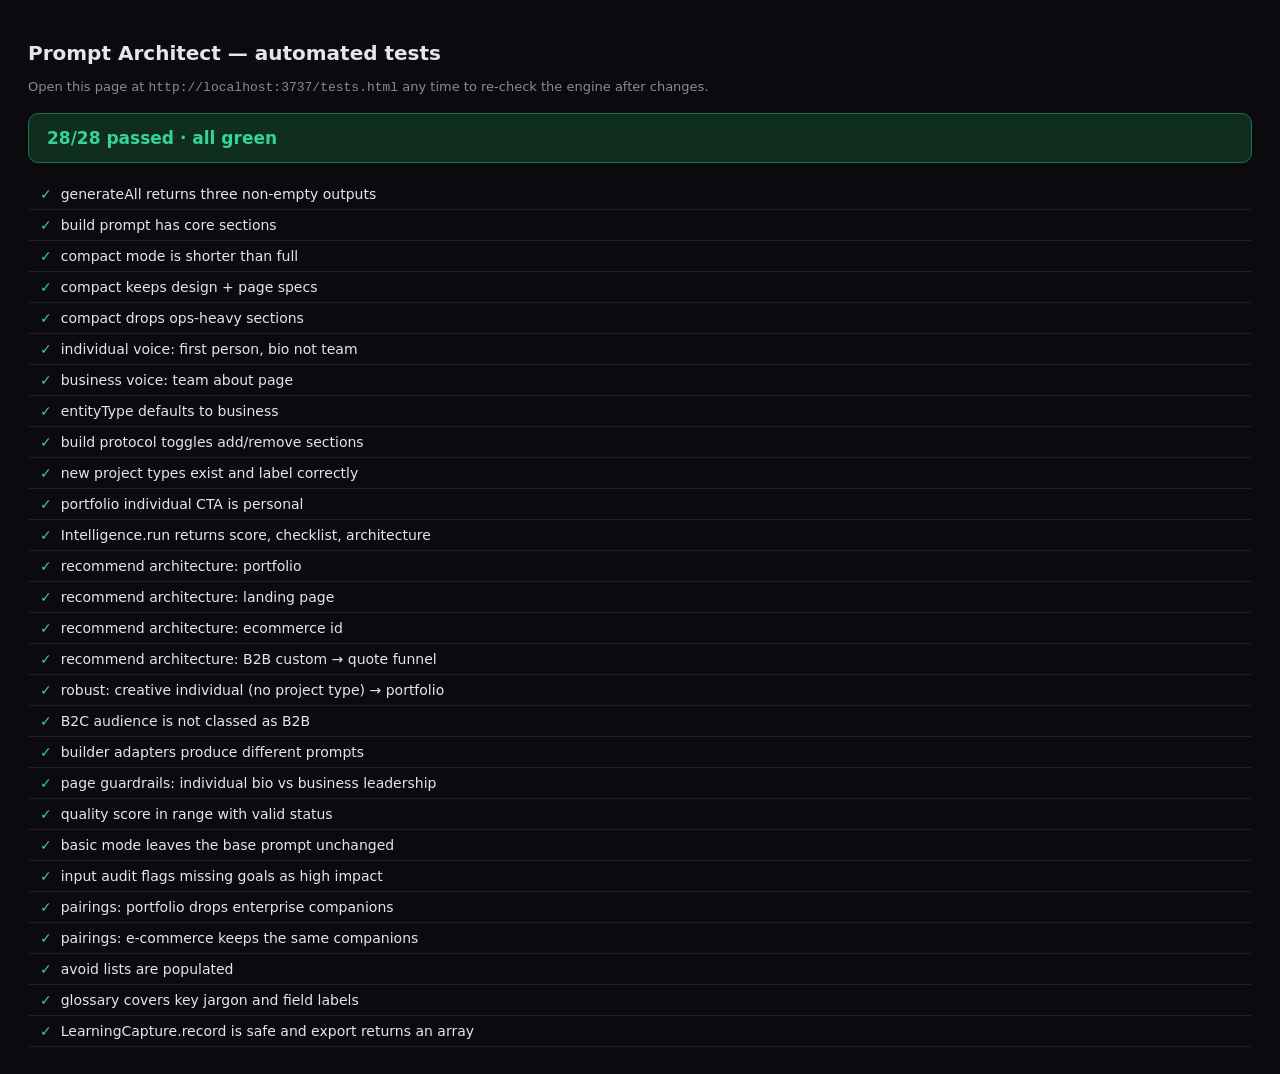
==== tests.html @ d815034e "Initial commit: Enterprise Website Prompt Architect Rule-based prompt generator + intelligence layer" ====
<!DOCTYPE html>
<html lang="en">
<head>
<meta charset="UTF-8">
<meta name="viewport" content="width=device-width, initial-scale=1.0">
<title>Prompt Architect — Tests</title>
<style>
  body { font-family: system-ui, -apple-system, sans-serif; background: #0b0b0f; color: #e5e5ea; margin: 0; padding: 28px; }
  h1 { font-size: 20px; font-weight: 700; }
  .sub { color: #8a8a99; font-size: 13px; margin-bottom: 18px; }
  #summary { font-size: 17px; font-weight: 700; padding: 14px 18px; border-radius: 10px; margin-bottom: 16px; }
  .pass { background: #0f2e1f; color: #34d399; border: 1px solid #1f6e4e; }
  .fail { background: #3a1414; color: #f87171; border: 1px solid #7a2a2a; }
  .row { padding: 7px 12px; border-bottom: 1px solid #1e1e28; font-size: 14px; }
  .ok { color: #34d399; margin-right: 9px; }
  .no { color: #f87171; margin-right: 9px; }
  .err { color: #fbbf24; font-size: 12.5px; margin: 2px 0 8px 26px; }
</style>
</head>
<body>
<h1>Prompt Architect — automated tests</h1>
<div class="sub">Open this page at <code>http://localhost:3737/tests.html</code> any time to re-check the engine after changes.</div>
<div id="summary">Running…</div>
<div id="list"></div>

<script src="data.js"></script>
<script src="prompt-engine.js"></script>
<script src="scoring.js"></script>
<script src="intelligence.js"></script>
<script src="glossary.js"></script>
<script src="pairings.js"></script>
<script src="tests.js"></script>
</body>
</html>
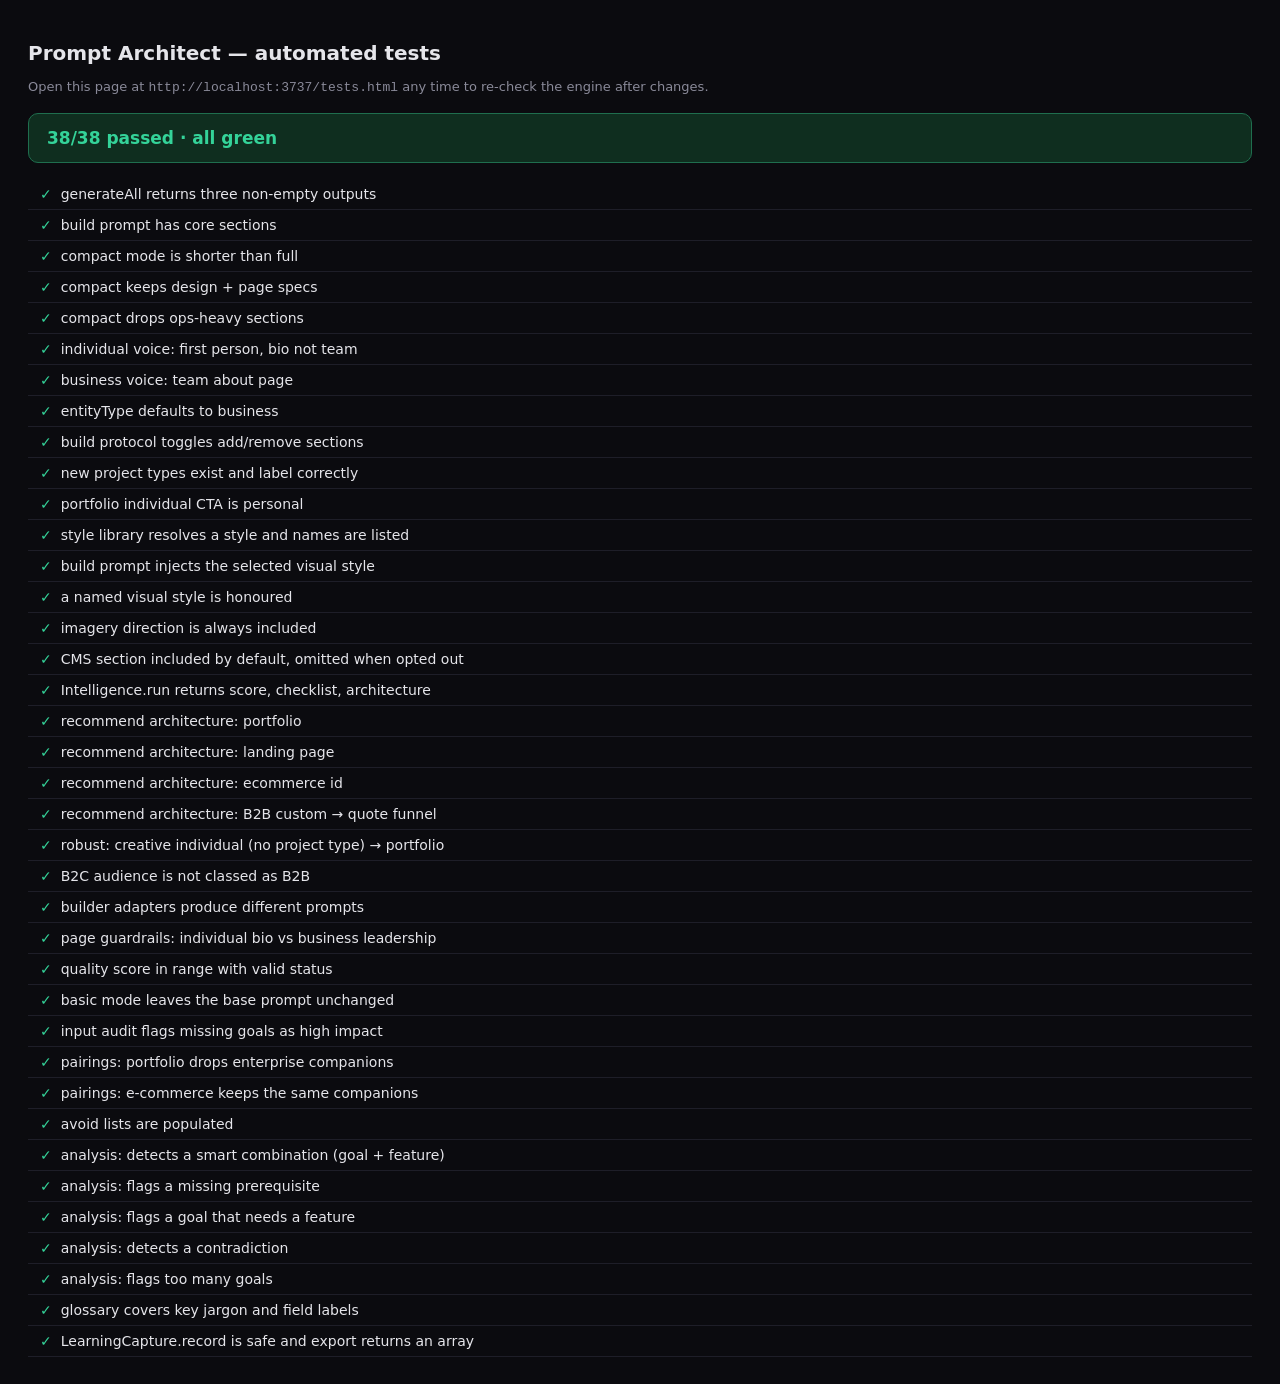
==== commit 25f89a76: "Add style library, per-project CMS, and AI imagery direction Foundation for dynamic, non-generic des" ====
--- a/tests.html
+++ b/tests.html
@@ -23,7 +23,9 @@
 <div id="summary">Running…</div>
 <div id="list"></div>
 
+<script src="config.js"></script>
 <script src="data.js"></script>
+<script src="style-library.js"></script>
 <script src="prompt-engine.js"></script>
 <script src="scoring.js"></script>
 <script src="intelligence.js"></script>
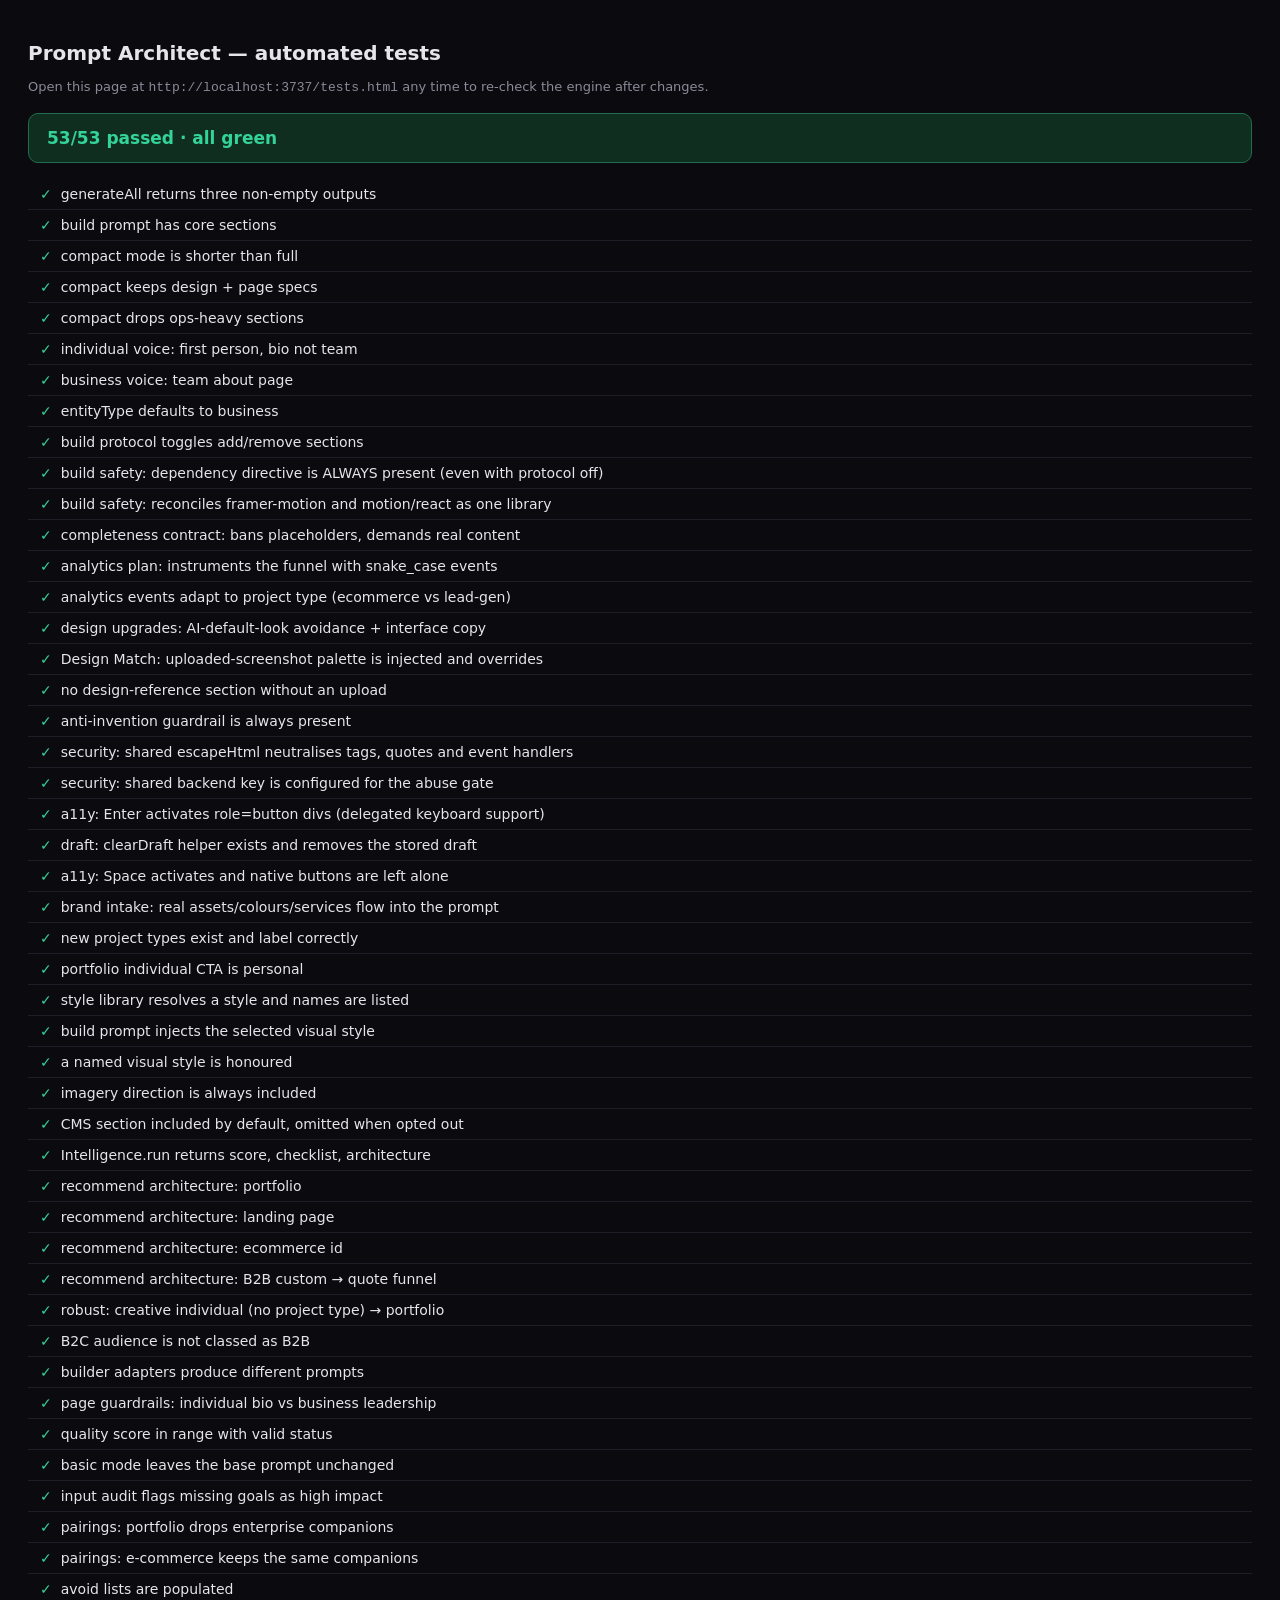
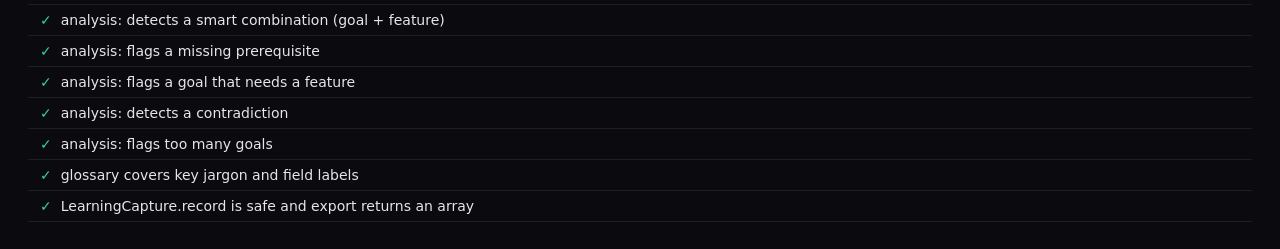
==== commit d99b0c90: "PM-gated hardening pass (4 phases) + brand intake feature Security: X-EPA-Key gate + size/rate caps " ====
--- a/tests.html
+++ b/tests.html
@@ -23,6 +23,8 @@
 <div id="summary">Running…</div>
 <div id="list"></div>
 
+<!-- Scripts are deliberately unversioned here: this harness runs only on the local
+     server.py, which sends Cache-Control: no-cache — so ?v= busting is unnecessary. -->
 <script src="config.js"></script>
 <script src="data.js"></script>
 <script src="style-library.js"></script>
@@ -31,6 +33,9 @@
 <script src="intelligence.js"></script>
 <script src="glossary.js"></script>
 <script src="pairings.js"></script>
+<script src="build.js"></script>
+<script src="a11y.js"></script>
+<script src="draft.js"></script>
 <script src="tests.js"></script>
 </body>
 </html>
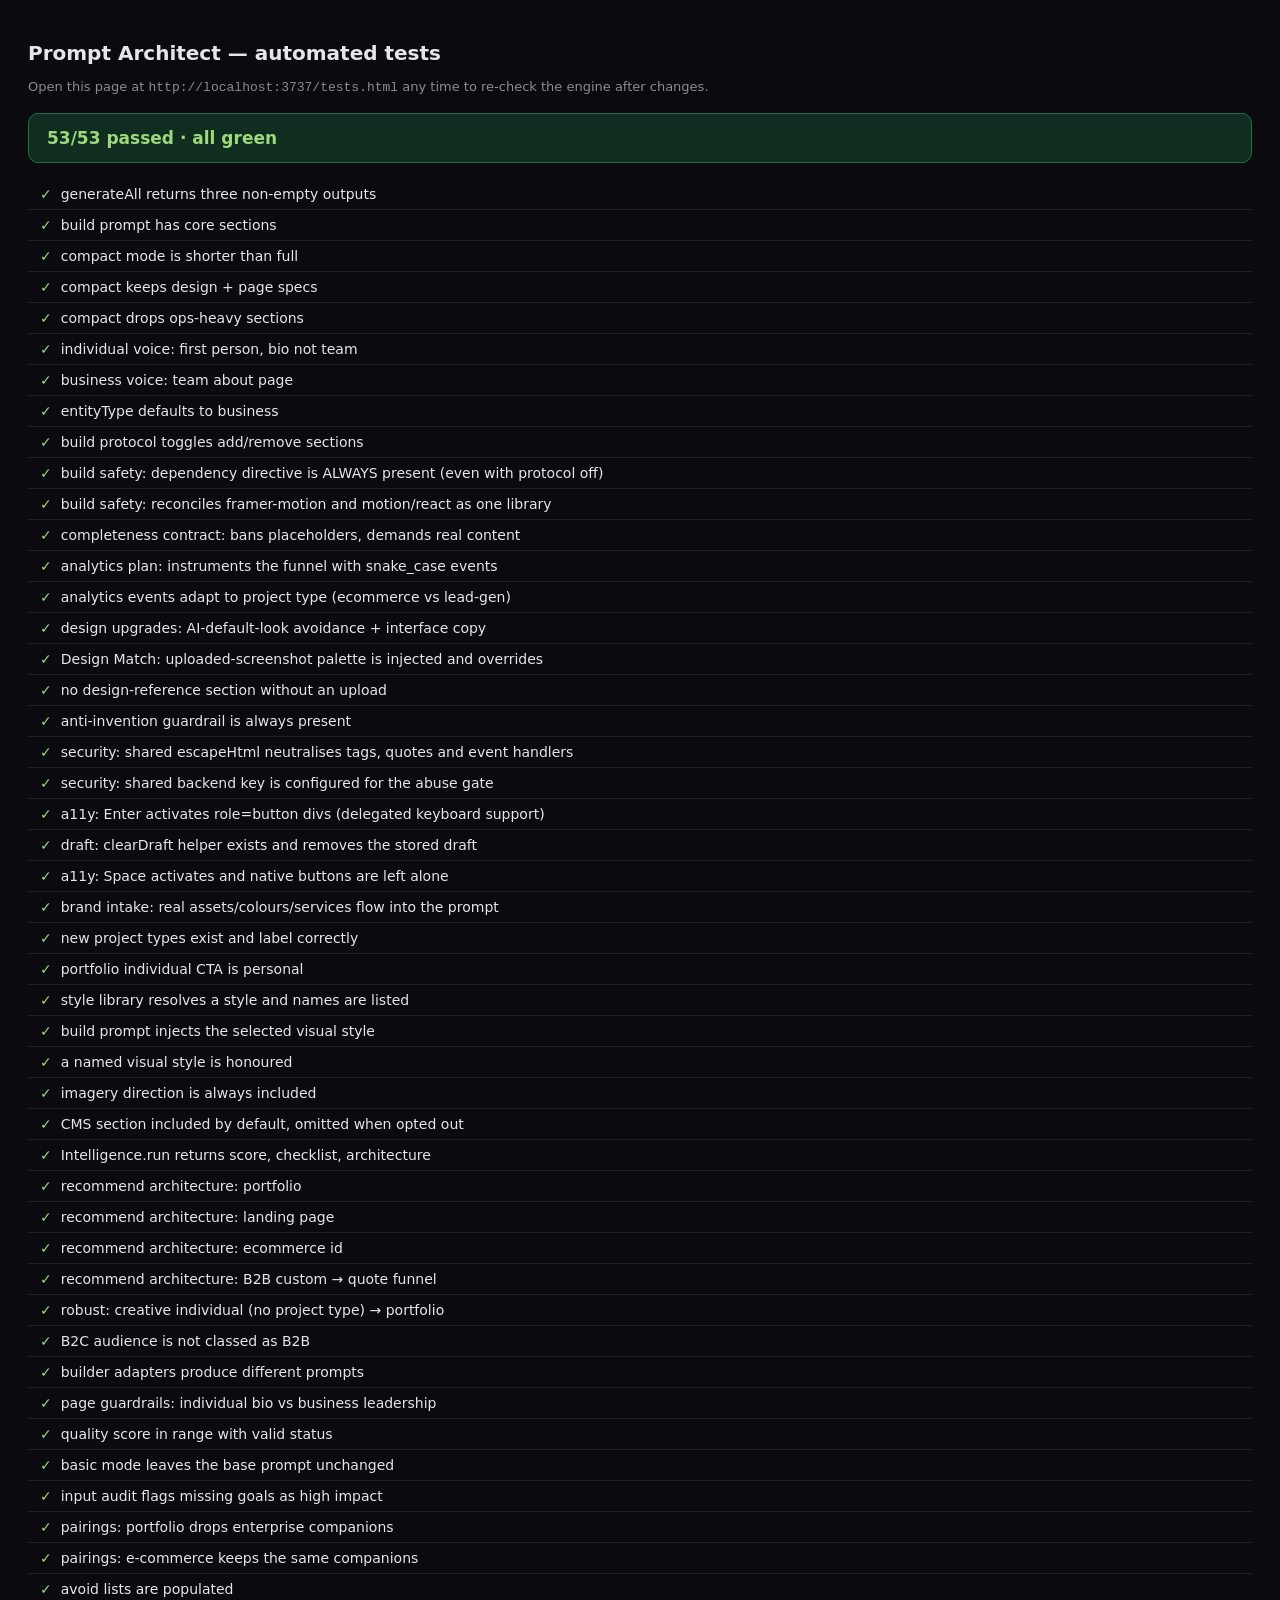
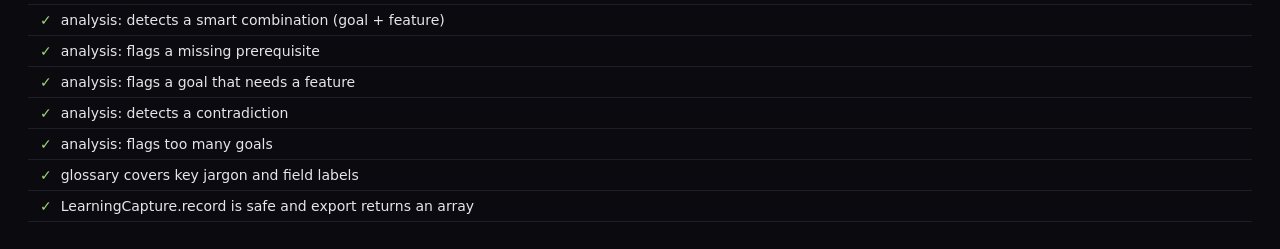
==== commit 866d4327: "Redesign UI: Molten Ember (structural rebuild, replaces Aurora Glass) Owner rejected the aurora viol" ====
--- a/tests.html
+++ b/tests.html
@@ -9,10 +9,10 @@
   h1 { font-size: 20px; font-weight: 700; }
   .sub { color: #8a8a99; font-size: 13px; margin-bottom: 18px; }
   #summary { font-size: 17px; font-weight: 700; padding: 14px 18px; border-radius: 10px; margin-bottom: 16px; }
-  .pass { background: #0f2e1f; color: #34d399; border: 1px solid #1f6e4e; }
+  .pass { background: #0f2e1f; color: #9fd77a; border: 1px solid #1f6e4e; }
   .fail { background: #3a1414; color: #f87171; border: 1px solid #7a2a2a; }
   .row { padding: 7px 12px; border-bottom: 1px solid #1e1e28; font-size: 14px; }
-  .ok { color: #34d399; margin-right: 9px; }
+  .ok { color: #9fd77a; margin-right: 9px; }
   .no { color: #f87171; margin-right: 9px; }
   .err { color: #fbbf24; font-size: 12.5px; margin: 2px 0 8px 26px; }
 </style>
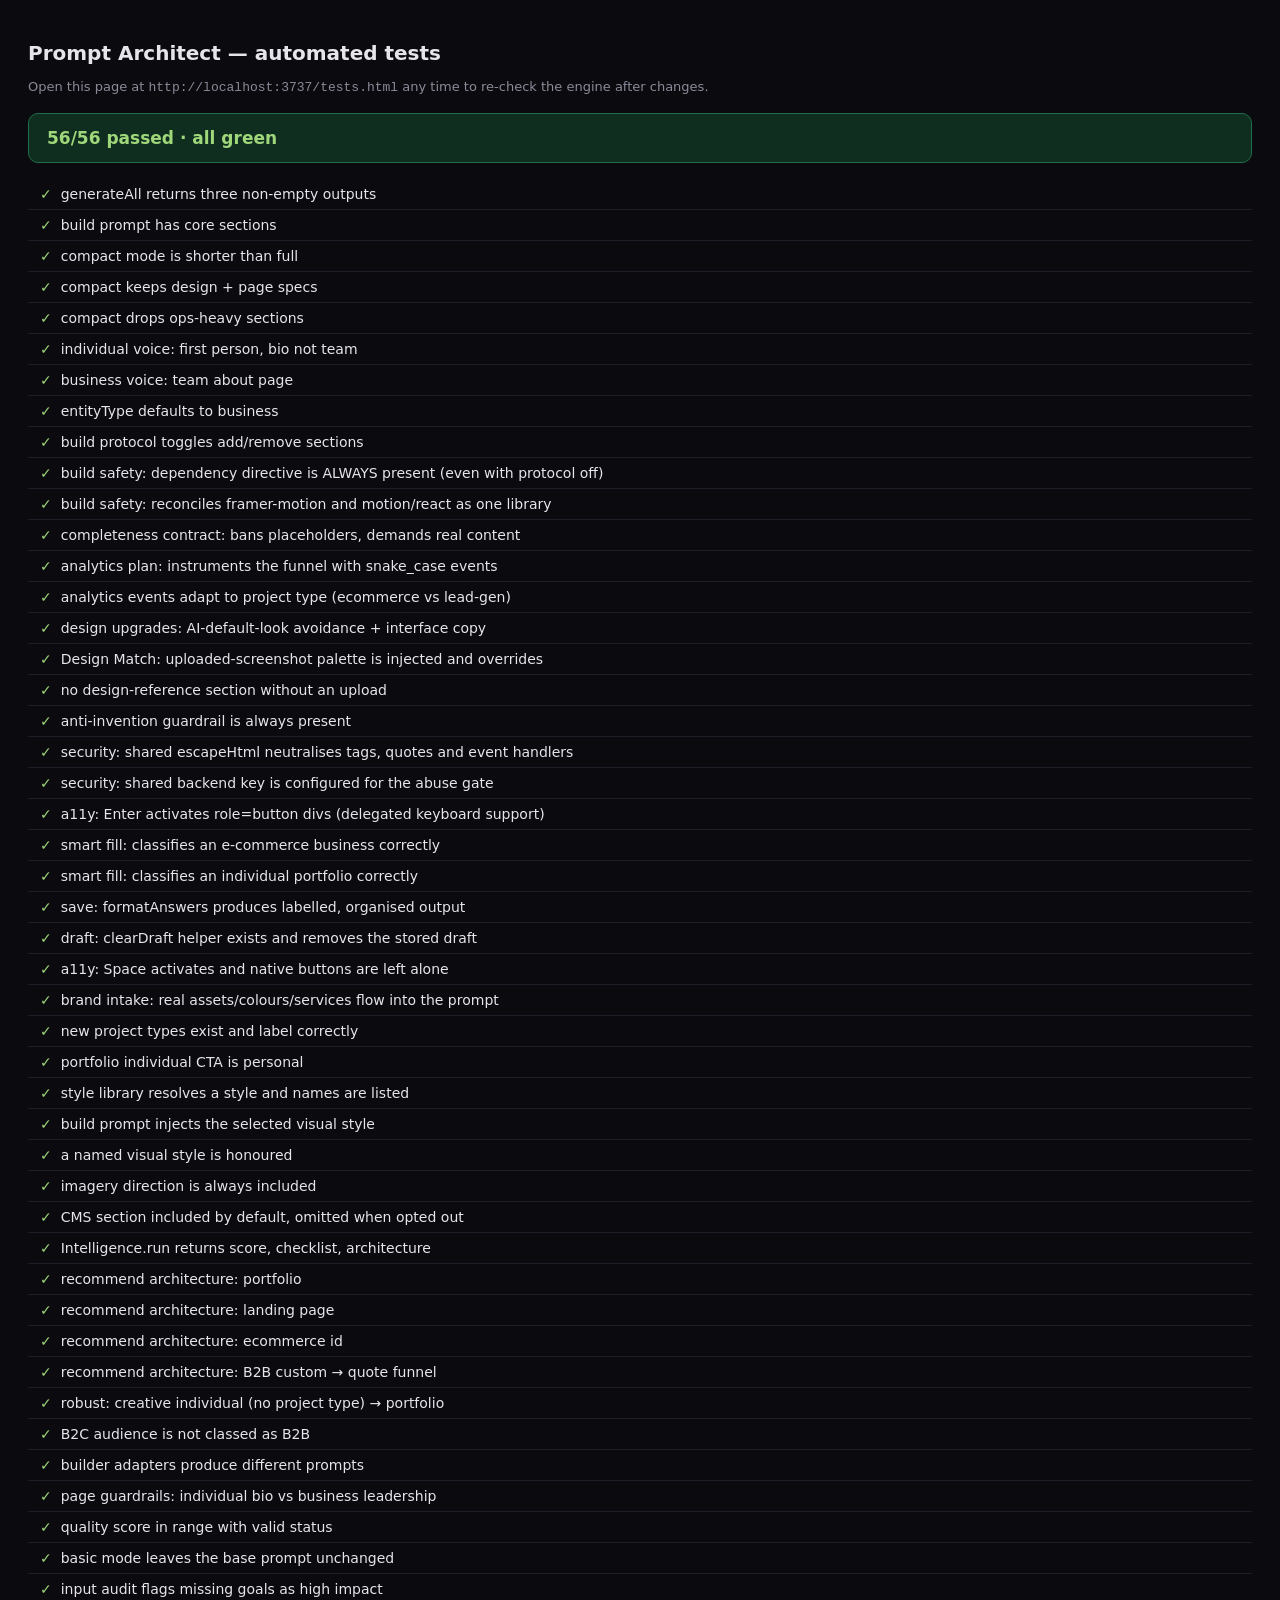
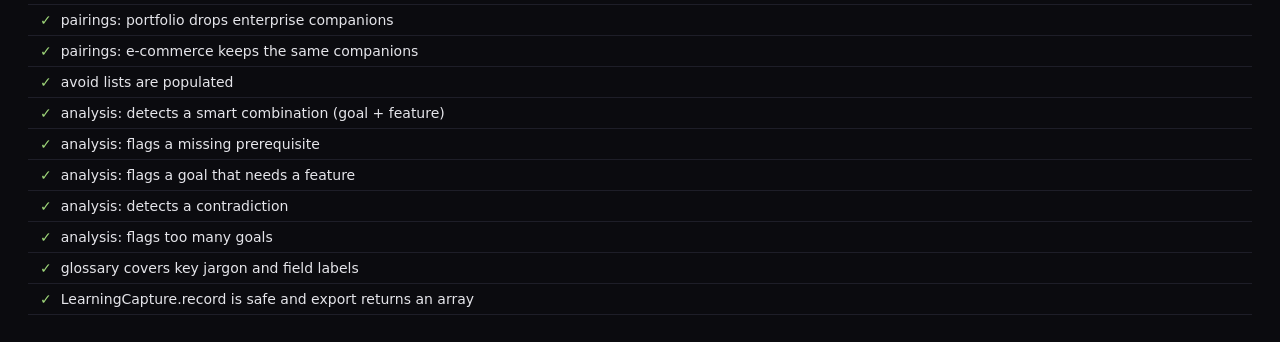
==== commit ef8f4a90: "Add Save My Work (encrypted .zip export) + Smart Fill (recommend & generate) save.js: results-toolba" ====
--- a/tests.html
+++ b/tests.html
@@ -36,6 +36,8 @@
 <script src="build.js"></script>
 <script src="a11y.js"></script>
 <script src="draft.js"></script>
+<script src="smart-fill.js"></script>
+<script src="save.js"></script>
 <script src="tests.js"></script>
 </body>
 </html>
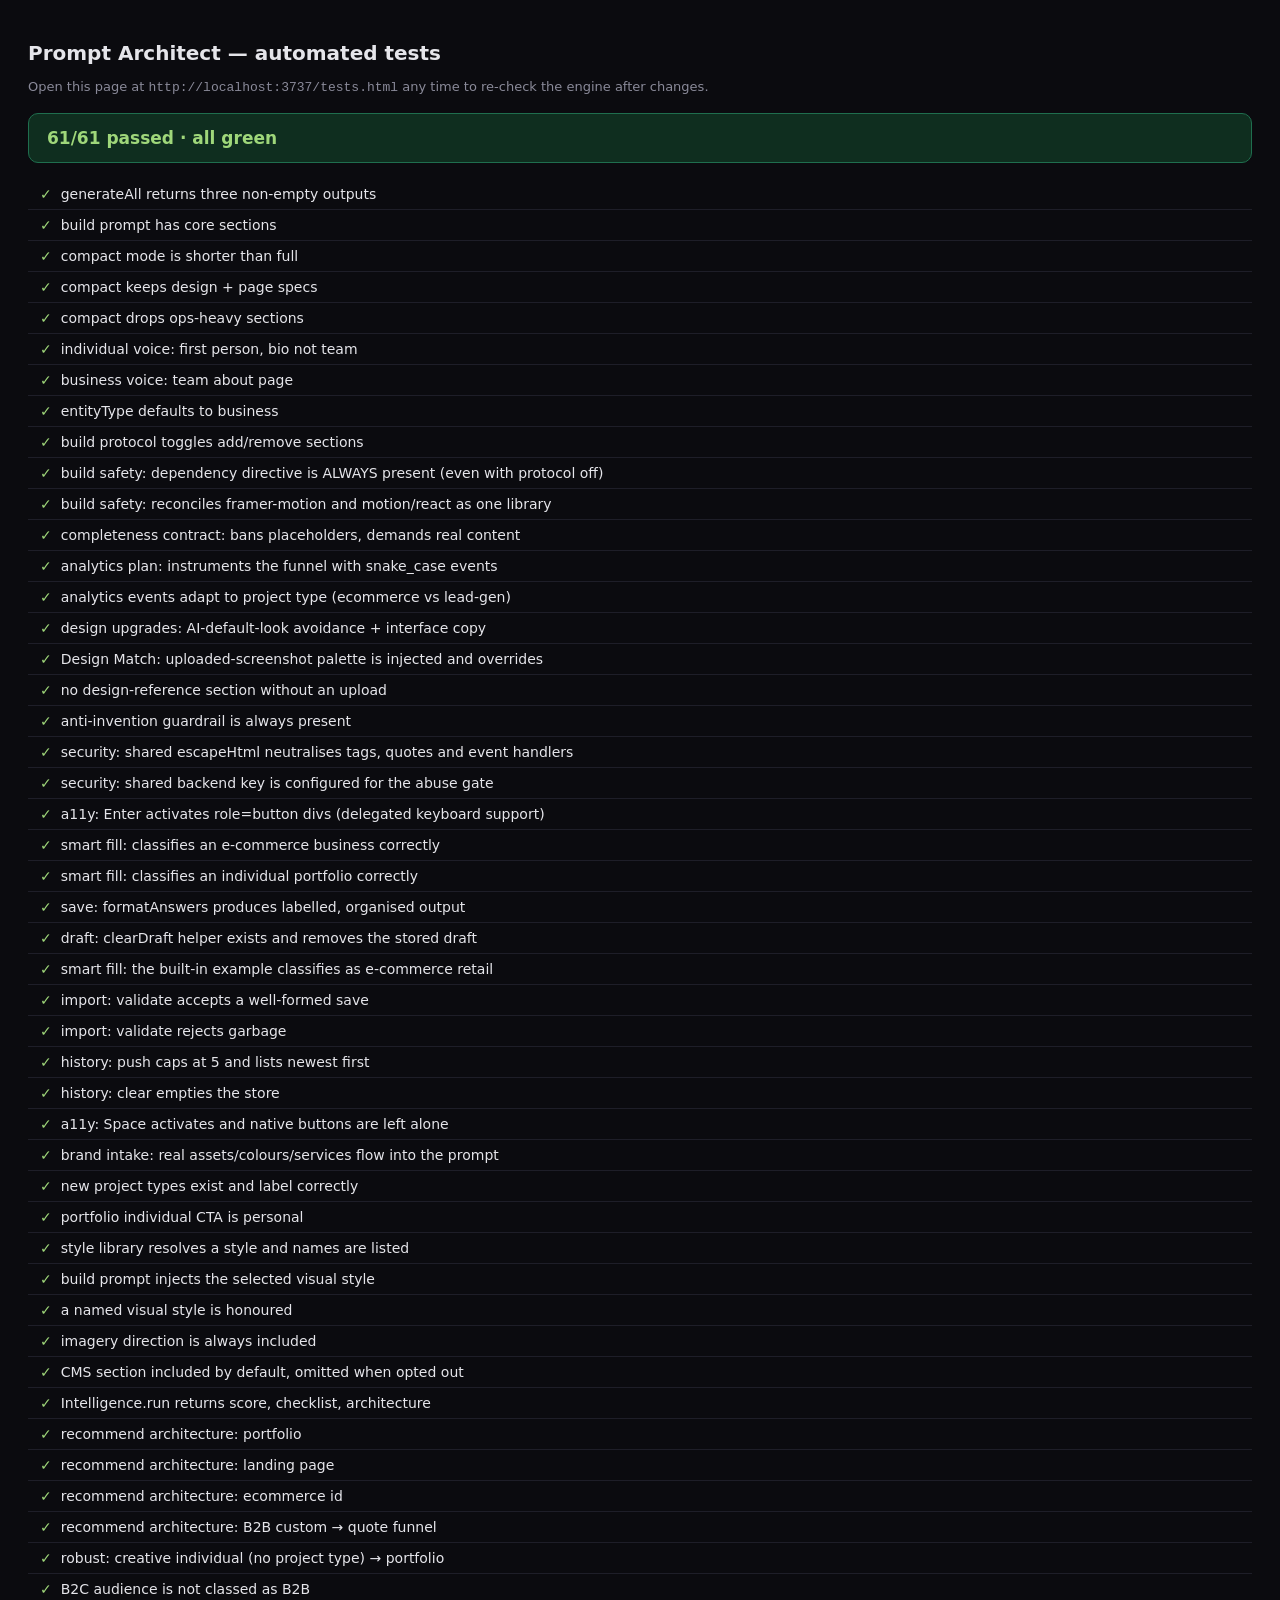
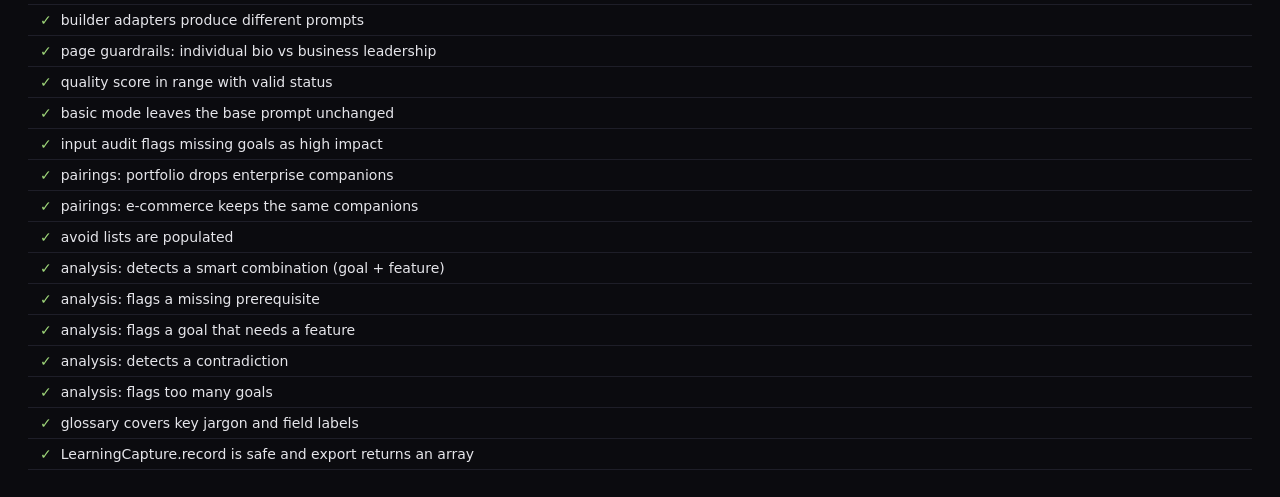
==== commit be9fa162: "Add welcome intro screen + Load-a-save, Try-an-example, Generation history welcome.js: post-gate int" ====
--- a/tests.html
+++ b/tests.html
@@ -38,6 +38,8 @@
 <script src="draft.js"></script>
 <script src="smart-fill.js"></script>
 <script src="save.js"></script>
+<script src="import.js"></script>
+<script src="history.js"></script>
 <script src="tests.js"></script>
 </body>
 </html>
